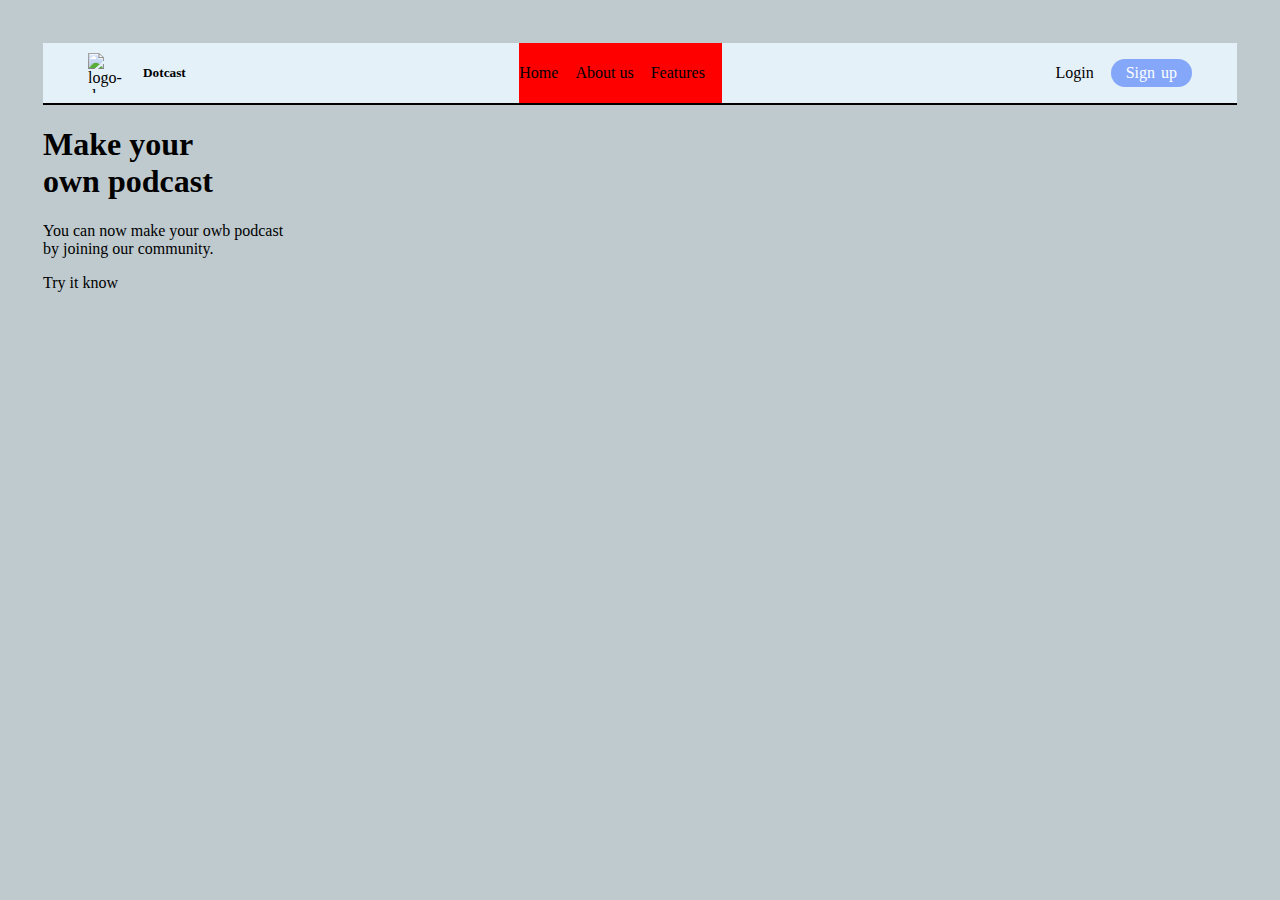
==== Maquette-1/accueil.html @ 592c73eb "Let's start" ====
<!DOCTYPE html>
<html lang="en">
<head>
    <meta charset="UTF-8">
    <meta http-equiv="X-UA-Compatible" content="IE=edge">
    <meta name="viewport" content="width=device-width, initial-scale=1.0">
    <link rel="stylesheet" href="style.css">
    <title>Podcast</title>
</head>
<body>

    <!-- Premier bloc -->
    <div class="header"> 

        <div class="container">

            <div class="header-left">

                <div class="logo">
                    <img src="/Users/mohamedgakou/Documents/Uhuru test/Maquette-1/img/logo.png" alt="logo-de-micro">
                </div>
                <h5 class="dotcast">Dotcast</h5>
            </div>
            <div class="header-center">
                <div class="home">
                    <a href="">Home</a>
                </div>
                <div class="about-us">
                    <a href="">About us</a>
                </div>
            <div class="features">
                    <a href="">Features</a>
                </div>
            </div>
            <div class="header-right">
                <div class="login">
                    <a href="">Login</a>
                </div>
                <div class="sign-up">
                    <a class="sign-up-text" href="">Sign up</a>
                </div>

            </div>

        </div>

    </div>
    <!-- Deuxième bloc -->
    <div class="banner">

        <div class="container-2">

            <div class="banner-2-left">
                <h1 class="big-title">Make your <br> own podcast</h1>
                <p>You can now make your owb podcast <br> by joining our community.</p>
                <div class="try-it-now">
                    <a class="try-it-now-text" href="">Try it know</a>
                </div>
            </div>
                
            <div class="banner-2-right">

            </div>
        </div>
       
       

















    </div>

    
    
        
        
   
</body>
</html>
---- Maquette-1/style.css ----
body{
    background-color: #BFCACE;
    padding: 35px;
}
.container{
    background-color: #E4F1F9;
    padding-left: 45px;
    padding-right: 45px;
    display: flex;
    width: 100%;
    justify-content: space-between;
}
.header {
    height: 60px;
    border-bottom: 2px solid black;
    display: flex;
}
.header-left{
    display: flex;
    align-items: center;
}
.logo{
    position: relative;
    width: 45px;
    height: 40px;
    overflow: hidden;
    margin-right: 10px;
}
.logo img{
    position: absolute;
    width: 100%;
    height: 100%;
    top: 0;
    left:0 ;
    object-fit: contain;
}
a{
    text-decoration: none;
    color: #000;
}
.header-center{
    background-color: red;
    display: flex;
    align-items: center;
}
.home{
    padding-right: 17px;
}
.about-us{
    padding-right: 17px;
}
.features{
    padding-right: 17px;
}
.header-right{
     display: flex;
     align-items: center;
}
.login{
    padding-right: 17px;
}
.sign-up{
    word-spacing: 2px;
    border-radius: 35px;
    text-align: center;
    background-color: #84A7FA;
    padding: 5px 15px;
}
.sign-up-text{
    color: white;
}
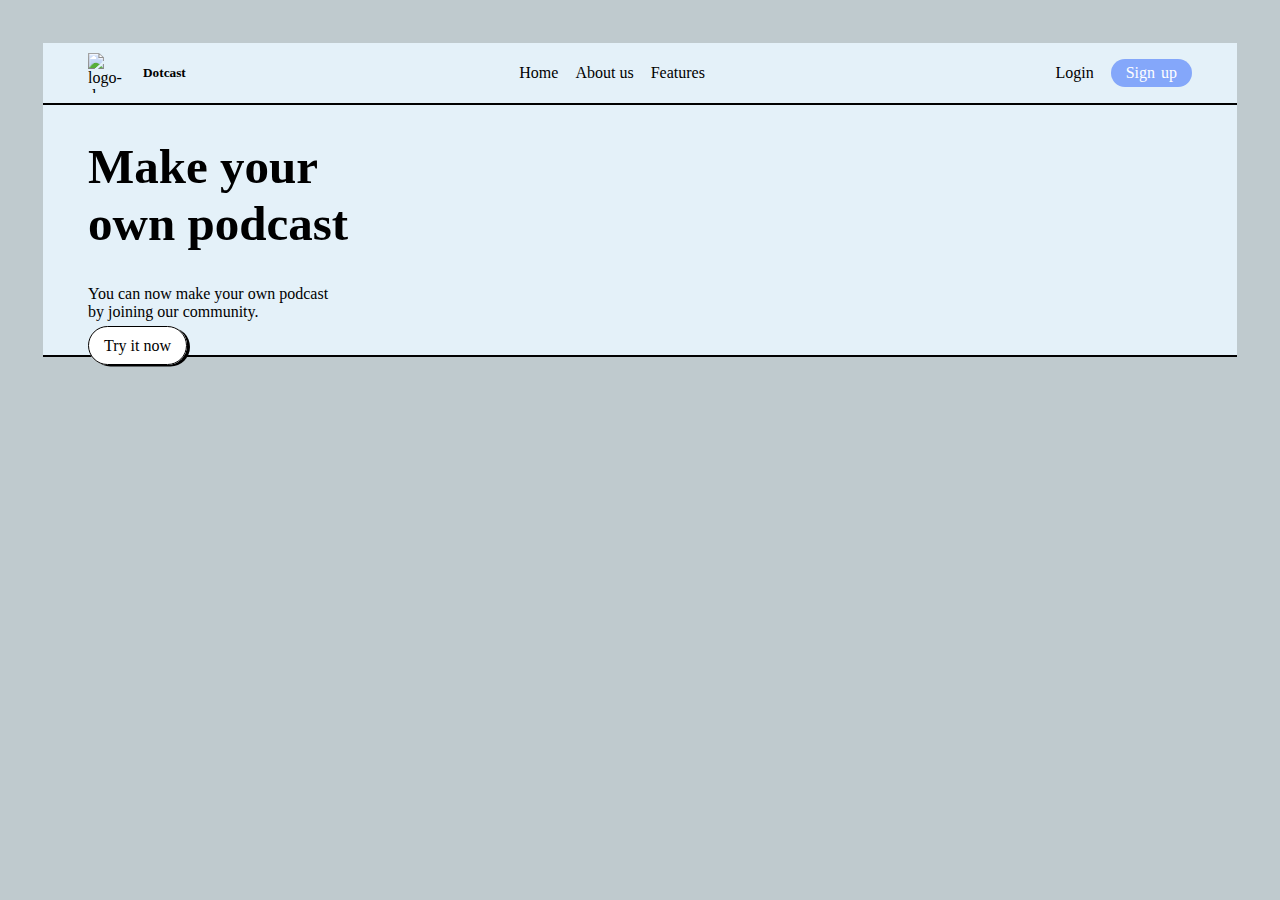
==== commit 5eed259c: "Correction à faire" ====
--- a/Maquette-1/accueil.html
+++ b/Maquette-1/accueil.html
@@ -15,7 +15,6 @@
         <div class="container">
 
             <div class="header-left">
-
                 <div class="logo">
                     <img src="/Users/mohamedgakou/Documents/Uhuru test/Maquette-1/img/logo.png" alt="logo-de-micro">
                 </div>
@@ -39,7 +38,6 @@
                 <div class="sign-up">
                     <a class="sign-up-text" href="">Sign up</a>
                 </div>
-
             </div>
 
         </div>
@@ -52,35 +50,18 @@
 
             <div class="banner-2-left">
                 <h1 class="big-title">Make your <br> own podcast</h1>
-                <p>You can now make your owb podcast <br> by joining our community.</p>
+                <p class="you-can">You can now make your own podcast <br> by joining our community.</p>
                 <div class="try-it-now">
-                    <a class="try-it-now-text" href="">Try it know</a>
+                    <a class="try-it-now-text" href="">Try it now</a>
                 </div>
+                
             </div>
                 
             <div class="banner-2-right">
-
+                <!-- <img class="imge-test" src="/Users/mohamedgakou/Desktop/test.png" alt=""> -->
             </div>
         </div>
        
-       
-
-
-
-
-
-
-
-
-
-
-
-
-
-
-
-
-
     </div>
 
     
--- a/Maquette-1/style.css
+++ b/Maquette-1/style.css
@@ -39,7 +39,6 @@
     color: #000;
 }
 .header-center{
-    background-color: red;
     display: flex;
     align-items: center;
 }
@@ -68,4 +67,33 @@
 }
 .sign-up-text{
     color: white;
+}
+.banner {
+    border-bottom: 2px solid black;
+    display: flex;
+}
+.container-2{
+    background-color: #E4F1F9;
+    padding-left: 45px;
+    padding-right: 45px;
+    display: flex;
+    width: 100%;
+    justify-content: space-between;
+    
+}
+.big-title{
+    font-size: 49px;
+}
+.try-it-now-text{
+    border: #000 solid 1px;
+    border-radius: 50px;
+    text-align: center;
+    background-color: #ffffff;
+    padding: 10px 15px;
+    box-shadow: 3px 1.4px;
+}
+
+.imge-test{
+    height: 200px;
+    width: 200px;
 }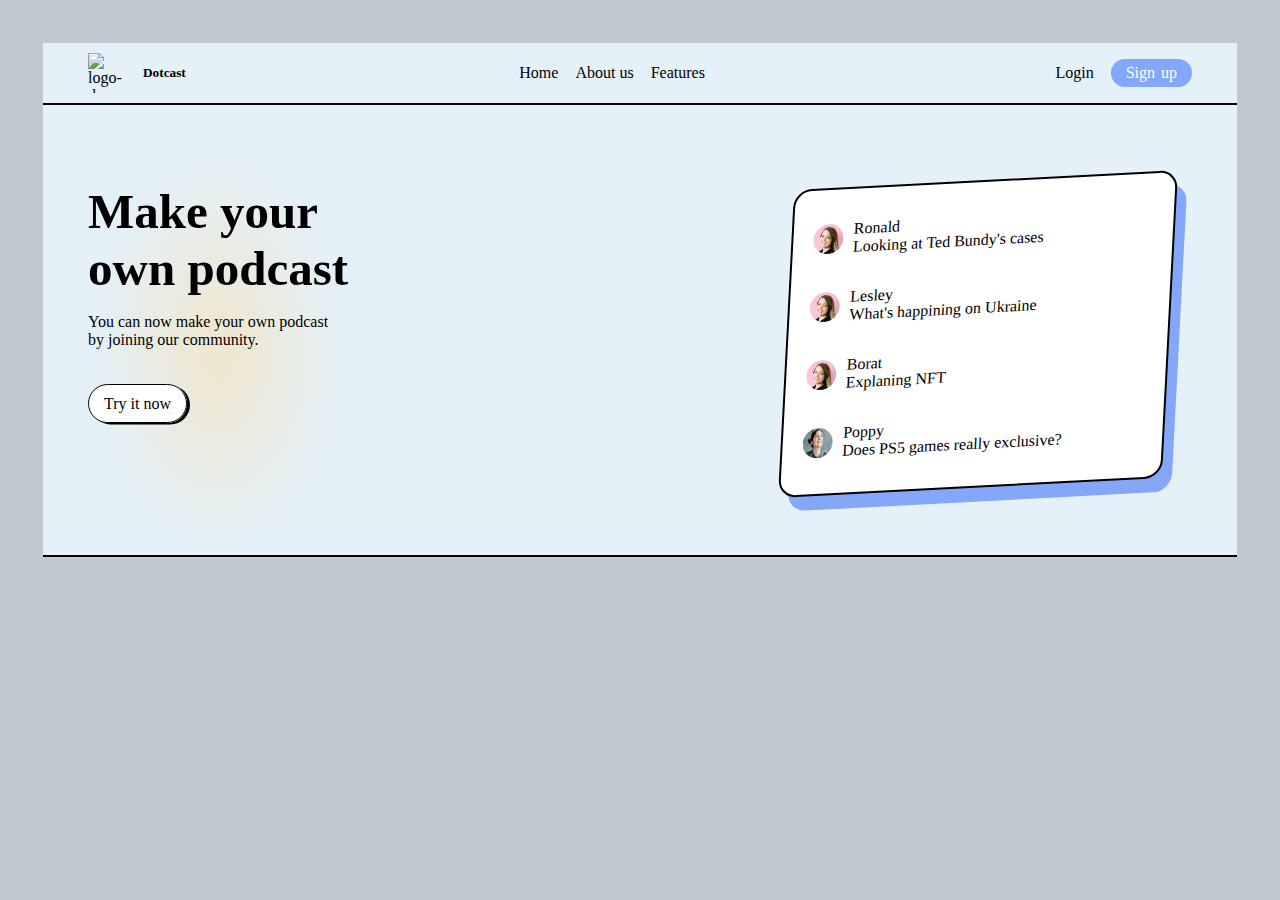
==== commit 02ab2f19: "banner" ====
--- a/Maquette-1/accueil.html
+++ b/Maquette-1/accueil.html
@@ -10,16 +10,21 @@
 <body>
 
     <!-- Premier bloc -->
+    <!-- Début header -->
     <div class="header"> 
-
+        <!-- Début container -->
         <div class="container">
-
+            <!-- Le header est divisé en 3 : header-left, header-center et header-right -->
+            <!-- Debut header-left -->
             <div class="header-left">
                 <div class="logo">
                     <img src="/Users/mohamedgakou/Documents/Uhuru test/Maquette-1/img/logo.png" alt="logo-de-micro">
                 </div>
                 <h5 class="dotcast">Dotcast</h5>
             </div>
+            <!-- Fin header-left -->
+
+            <!-- Debut header-center -->
             <div class="header-center">
                 <div class="home">
                     <a href="">Home</a>
@@ -31,6 +36,9 @@
                     <a href="">Features</a>
                 </div>
             </div>
+            <!-- Fin header-center -->
+
+            <!-- Debut header-right -->
             <div class="header-right">
                 <div class="login">
                     <a href="">Login</a>
@@ -39,16 +47,19 @@
                     <a class="sign-up-text" href="">Sign up</a>
                 </div>
             </div>
+            <!-- Fin header-right -->
+        </div>
+        <!-- Fin  container-->
+    </div>
+    <!-- Fin header -->
 
-        </div>
-
-    </div>
     <!-- Deuxième bloc -->
     <div class="banner">
 
         <div class="container-2">
 
             <div class="banner-2-left">
+                <!-- <img class="icone-stars" src="../Maquette-1/img/icone.png" alt=""> -->
                 <h1 class="big-title">Make your <br> own podcast</h1>
                 <p class="you-can">You can now make your own podcast <br> by joining our community.</p>
                 <div class="try-it-now">
@@ -58,8 +69,38 @@
             </div>
                 
             <div class="banner-2-right">
-                <!-- <img class="imge-test" src="/Users/mohamedgakou/Desktop/test.png" alt=""> -->
+
+                <div class="box">
+
+                    <div class="inside-box">
+
+                        <div class="mini-img">
+                            <img class="img" src="../Maquette-1/img/img-1.png" alt="">
+                            <p>Ronald <br> Looking at Ted Bundy's cases</p>
+                        </div>
+                        
+                        <div class="mini-img">
+                            <img class="img" src="../Maquette-1/img/img-1.png" alt="">
+                            <p>Lesley <br> What's happining on Ukraine</p>
+                        </div>
+                        
+                        <div class="mini-img">
+                            <img class="img" src="../Maquette-1/img/img-1.png" alt="">
+                            <p>Borat <br> Explaning NFT</p>
+                        </div>
+                        
+                        <div class="mini-img">
+                            <img class="img" src="../Maquette-1/img/img-4.png" alt="">
+                            <p>Poppy <br> Does PS5 games really exclusive?</p>
+                        </div>
+                        
+
+                    </div>
+
+                </div>
+
             </div>
+
         </div>
        
     </div>
--- a/Maquette-1/style.css
+++ b/Maquette-1/style.css
@@ -68,7 +68,15 @@
 .sign-up-text{
     color: white;
 }
+
+
+
+
+
+/* Deuxème bloc : Banner */
+
 .banner {
+    height: 450px;
     border-bottom: 2px solid black;
     display: flex;
 }
@@ -76,24 +84,73 @@
     background-color: #E4F1F9;
     padding-left: 45px;
     padding-right: 45px;
+    /* J'ajoute du pad-top sur l'ensemble du container-2 */
+    padding-top: 45px;
     display: flex;
     width: 100%;
-    justify-content: space-between;
-    
+    justify-content:space-between;
+}
+.banner-2-left{
+   background-image: radial-gradient(farthest-side, #F0E6CD,#E4F1F9)
 }
 .big-title{
+    margin-bottom: 0px;
     font-size: 49px;
 }
+/* .icone-stars{
+    height: 40px;
+    width: 40px;
+    padding-left: 250px;
+    padding-top: 0px;
+} */
+/* J'applique un padding-top au div contenant le lien
+pour mettre un peu de distance avec le <p> au dessus */
+.try-it-now{
+    padding-top: 30px;
+}
+/* J'applique du style : bordure, alignement du text, fond et 
+une ombre */
 .try-it-now-text{
     border: #000 solid 1px;
-    border-radius: 50px;
+    border-radius: 30px;
     text-align: center;
     background-color: #ffffff;
     padding: 10px 15px;
     box-shadow: 3px 1.4px;
 }
-
-.imge-test{
-    height: 200px;
-    width: 200px;
+.banner-2-right{
+    /* J'ajoute exeptionnelement du padding-top au div de gauche
+    pour qui-il ait à peu près le meme niveau qeu le big title */
+    padding-top: 30px;
+    padding-right: 22px;
+}
+/* Je dessin la box */
+.box{
+    height: 304px;
+    width: 380px;
+    box-shadow: 10px 14px #84A7FA ;
+    background: #FFFFFF;
+    border: 2px solid #000000;
+    border-radius: 18px;
+    transform: skew(-3deg, -3deg);
+}
+/* Je donne un espace padding entre les élements à l'interieur de la box
+et les contours de la box */
+.inside-box{
+    padding:15px 0px 0px 20px;
+}
+/* J'alligne les images et les paragraphes, puis je les centre */
+.inside-box > .mini-img{
+    display: flex;
+    align-items: center;
+}
+/* Je reduit la taille des images */
+.img{
+    position: relative;
+    height: 30px;
+    width: 30px;
+    overflow: hidden;
+    margin-right: 10px;
+    /* J'ajoute un contour rond aux images */
+    clip-path:ellipse(50% 50%)
 }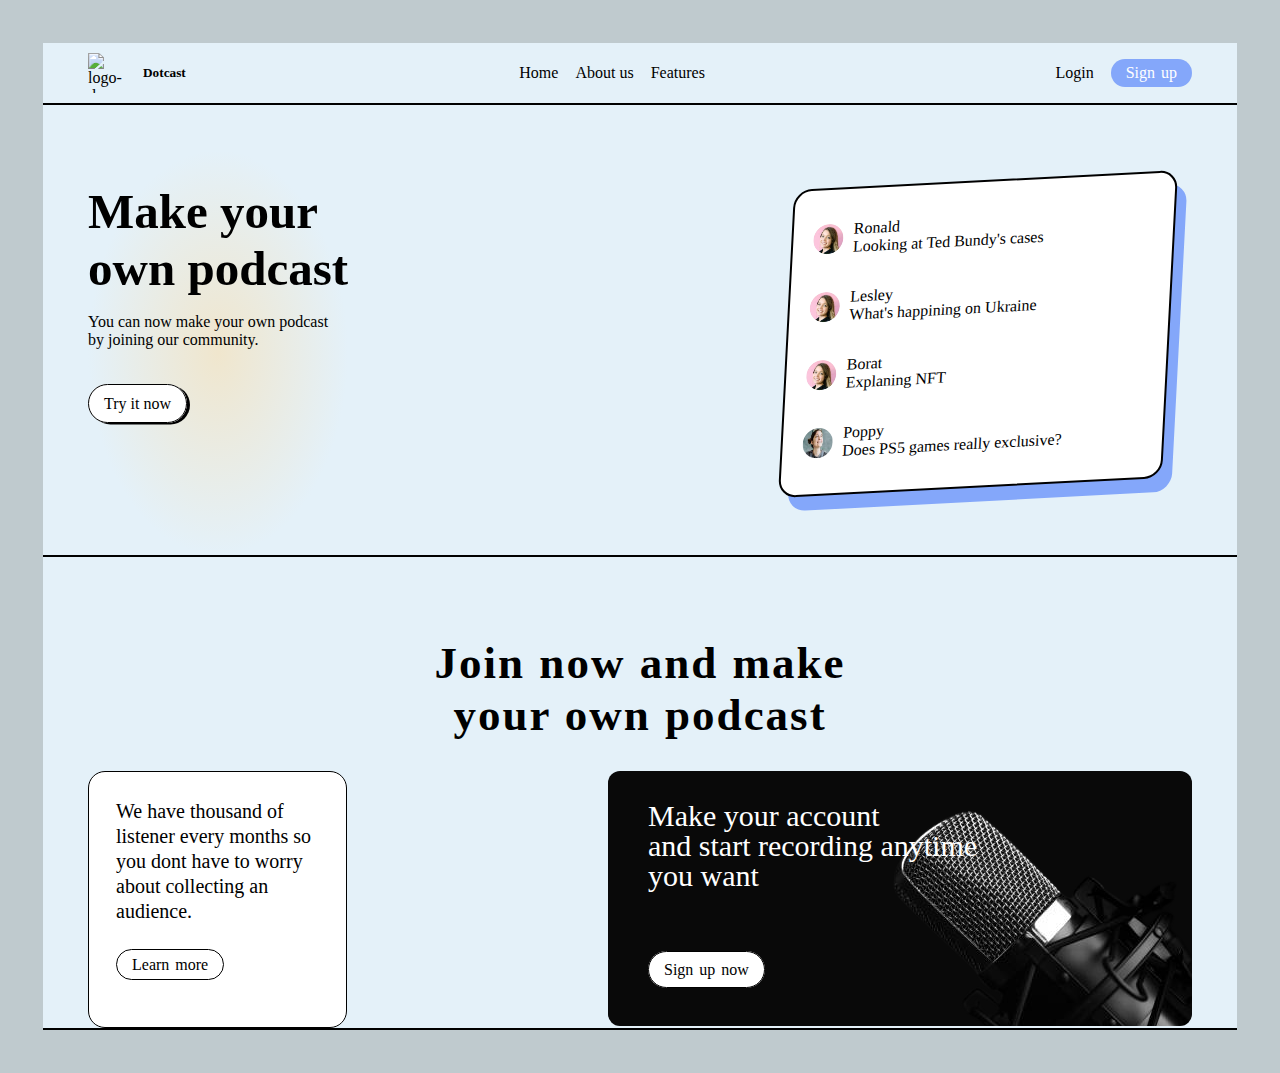
==== commit 0aec57c6: "Evolution" ====
--- a/Maquette-1/accueil.html
+++ b/Maquette-1/accueil.html
@@ -4,6 +4,7 @@
     <meta charset="UTF-8">
     <meta http-equiv="X-UA-Compatible" content="IE=edge">
     <meta name="viewport" content="width=device-width, initial-scale=1.0">
+    
     <link rel="stylesheet" href="style.css">
     <title>Podcast</title>
 </head>
@@ -100,9 +101,35 @@
                 </div>
 
             </div>
-
         </div>
        
+    </div>
+    <div class="bod">
+
+        <div class="container-3">
+
+            <div>
+                <h1 class="join-now-text">Join now and make <br> your own podcast</h1>
+            </div>
+
+            <div class="box-container">
+
+                <div class="box-left-white">
+                    <p class="text-in-box-left-white">We have thousand of listener every months so you dont have to worry about collecting an audience.</p>
+                    <div class="learn-more">
+                        <a class="learn-more-text" href="">Learn more</a>
+                    </div>
+                </div>
+                <div class="box-right-black">
+                        <p class="text-in-box-right-black">Make your account <br> and start recording anytime <br> you want</p>
+                        <div class="sign-up-now">
+                            <a class="sign-up-now-text" href="">Sign up now</a>
+                        </div>
+                   
+                </div>
+
+            </div>
+        </div>
     </div>
 
     
--- a/Maquette-1/style.css
+++ b/Maquette-1/style.css
@@ -1,6 +1,12 @@
 body{
     background-color: #BFCACE;
     padding: 35px;
+}
+
+.header {
+    height: 60px;
+    border-bottom: 2px solid black;
+    display: flex;
 }
 .container{
     background-color: #E4F1F9;
@@ -9,11 +15,6 @@
     display: flex;
     width: 100%;
     justify-content: space-between;
-}
-.header {
-    height: 60px;
-    border-bottom: 2px solid black;
-    display: flex;
 }
 .header-left{
     display: flex;
@@ -153,4 +154,91 @@
     margin-right: 10px;
     /* J'ajoute un contour rond aux images */
     clip-path:ellipse(50% 50%)
+}
+
+/* Fin du banner */
+
+
+/* Début de bod */
+.bod{
+    border-bottom: 2px solid black;
+    display: flex;
+}
+.container-3{
+    background-color: #E4F1F9;
+    padding-left: 45px;
+    padding-right: 45px;
+    width: 100%;
+}
+.join-now-text{
+    letter-spacing: 2px;
+    word-spacing: 1px;
+    text-align: center;
+    font-size: 45px;
+    padding-top: 50px;
+}
+/* La box-contziner contient les deux box blanches et noires */
+.box-container{
+    display: flex;
+    justify-content: space-between;
+}
+/* Box blance à gauche */
+.box-left-white{
+    width: 257px;
+    height: 255px;
+    background: #FFFFFF;
+    border: 1.6px solid #000000;
+    border-radius: 17px;
+}
+.text-in-box-left-white{
+    margin: 27px;
+    font-family: 'Inder';
+    font-style: normal;
+    font-weight: 400;
+    font-size: 20px;
+    line-height: 25px;
+    color: #000000;
+}
+/* Lien de bouton dans la box gauche */
+.learn-more{
+    margin: 32px 119px 33px 27px;
+}
+.learn-more-text{
+    color: #000000;
+    word-spacing: 2px;
+    border-radius: 35px;
+    text-align: center;
+    padding: 6px 15px;
+    border: #000 1px solid;
+}
+/* Box noir à droite */
+.box-right-black{
+    width: 544px;
+    height: 255px;
+    background: #090909;
+    border-radius: 12px;
+    background-image: url(../Maquette-1/img/micro.png);
+    padding-left: 40px;
+}
+.text-in-box-right-black{
+    font-family: 'Inder';
+    font-style: normal;
+    font-weight: 400;
+    font-size: 24px;
+    line-height: 30px;
+    color: #FFFFFF;
+    font-size: 30px;
+}
+/* Lien de bouton dans la box droite */
+.sign-up-now{
+    padding-top: 40px;
+}
+.sign-up-now-text{
+    color: #000000;
+    word-spacing: 2px;
+    border-radius: 35px;
+    text-align: center;
+    padding: 9px 15px;
+    border: #000 1px solid;
+    background-color: #FFFFFF;
 }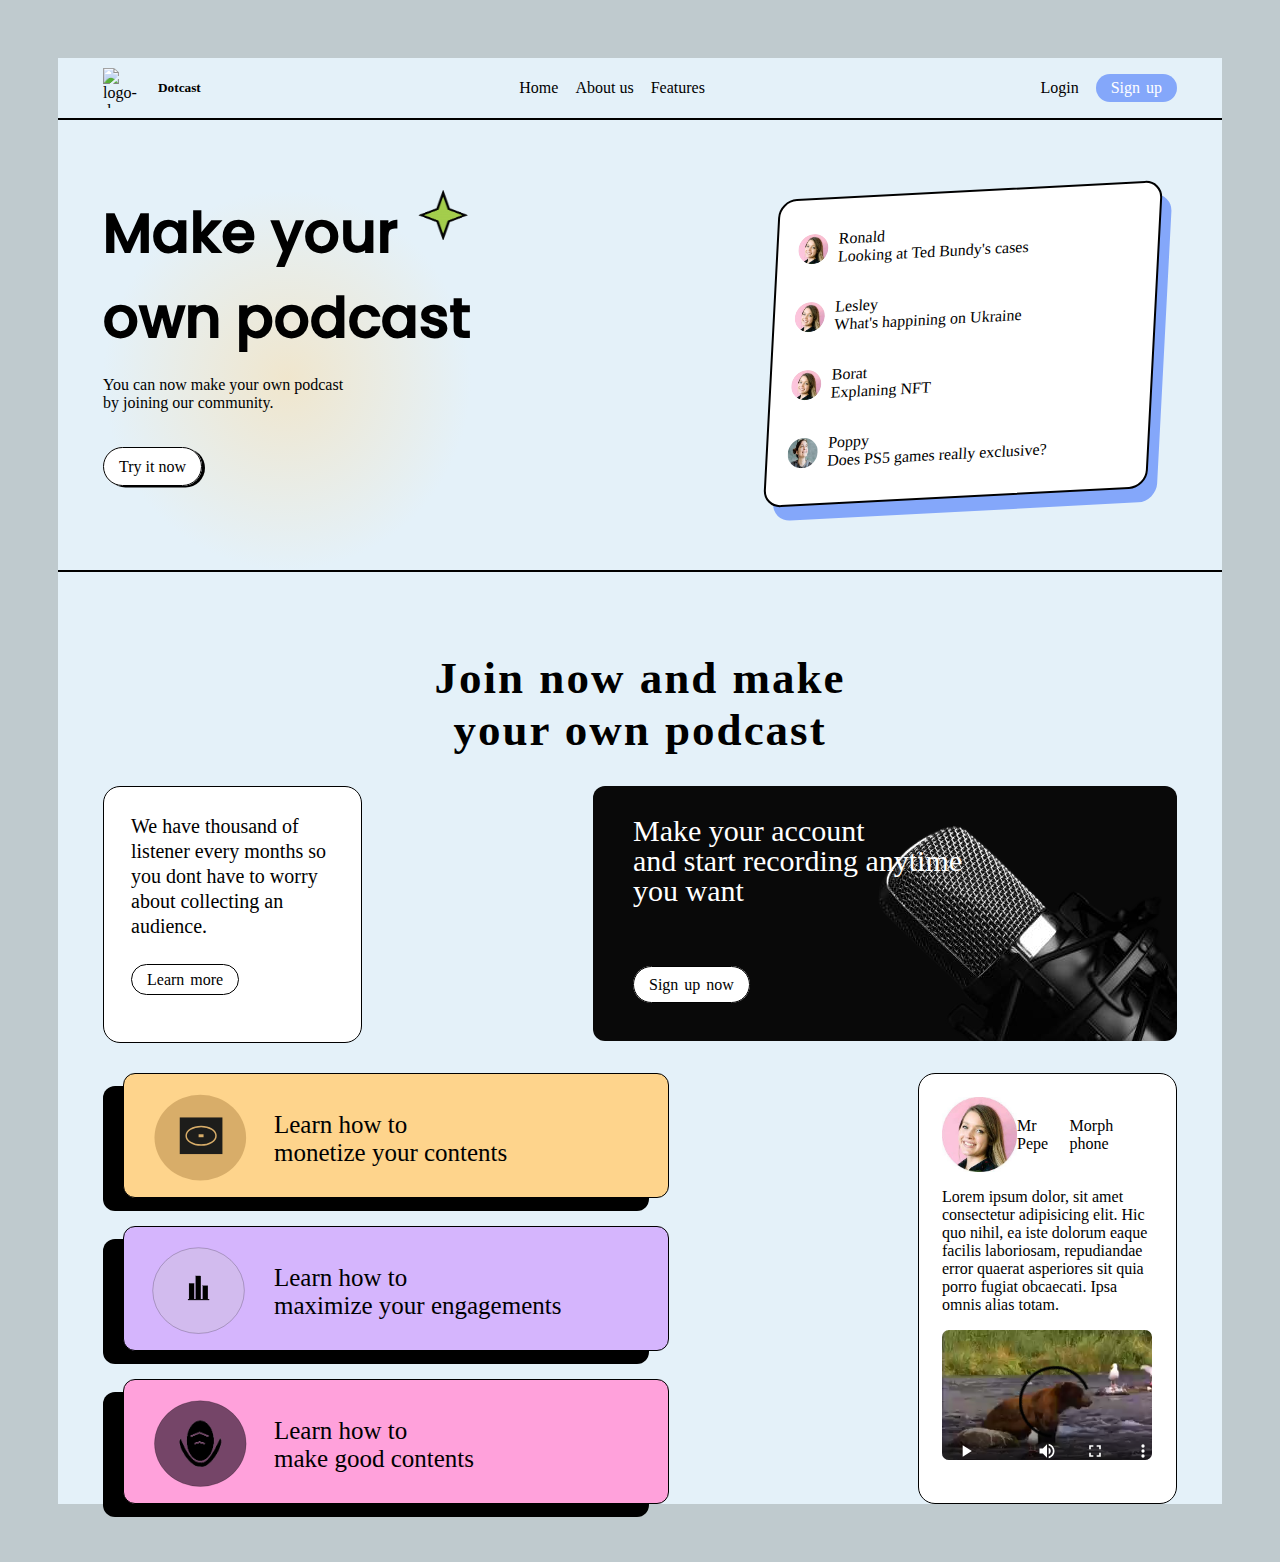
==== commit 879f170e: "Avançons" ====
--- a/Maquette-1/accueil.html
+++ b/Maquette-1/accueil.html
@@ -4,7 +4,7 @@
     <meta charset="UTF-8">
     <meta http-equiv="X-UA-Compatible" content="IE=edge">
     <meta name="viewport" content="width=device-width, initial-scale=1.0">
-    
+
     <link rel="stylesheet" href="style.css">
     <title>Podcast</title>
 </head>
@@ -19,7 +19,7 @@
             <!-- Debut header-left -->
             <div class="header-left">
                 <div class="logo">
-                    <img src="/Users/mohamedgakou/Documents/Uhuru test/Maquette-1/img/logo.png" alt="logo-de-micro">
+                    <img class="imge" src="/Users/mohamedgakou/Documents/Uhuru test/Maquette-1/img/logo-1.png" alt="logo-de-micro">
                 </div>
                 <h5 class="dotcast">Dotcast</h5>
             </div>
@@ -60,8 +60,14 @@
         <div class="container-2">
 
             <div class="banner-2-left">
-                <!-- <img class="icone-stars" src="../Maquette-1/img/icone.png" alt=""> -->
-                <h1 class="big-title">Make your <br> own podcast</h1>
+               
+              <div class="big-title-container">
+
+                <h1 class="big-title">Make your</h1>
+                <img src="../Maquette-1/img/icone.png" class="icone">
+                
+              </div>
+              <h1 class="big-title"> own podcast</h1>
                 <p class="you-can">You can now make your own podcast <br> by joining our community.</p>
                 <div class="try-it-now">
                     <a class="try-it-now-text" href="">Try it now</a>
@@ -104,34 +110,83 @@
         </div>
        
     </div>
-    <div class="bod">
+    <main class="bod">
+    
+            <div class="container-3">
 
-        <div class="container-3">
+                <div>
+                    <h1 class="join-now-text">Join now and make <br> your own podcast</h1>
+                </div>
 
-            <div>
-                <h1 class="join-now-text">Join now and make <br> your own podcast</h1>
-            </div>
+                <div class="box-container">
 
-            <div class="box-container">
-
-                <div class="box-left-white">
-                    <p class="text-in-box-left-white">We have thousand of listener every months so you dont have to worry about collecting an audience.</p>
-                    <div class="learn-more">
-                        <a class="learn-more-text" href="">Learn more</a>
+                    <div class="box-left-white">
+                        <p class="text-in-box-left-white">We have thousand of listener every months so you dont have to worry about collecting an audience.</p>
+                        <div class="learn-more">
+                            <a class="learn-more-text" href="">Learn more</a>
+                        </div>
+                    </div>
+                    <div class="box-right-black">
+                            <p class="text-in-box-right-black">Make your account <br> and start recording anytime <br> you want</p>
+                            <div class="sign-up-now">
+                                <a class="sign-up-now-text" href="">Sign up now</a>
+                            </div>
                     </div>
                 </div>
-                <div class="box-right-black">
-                        <p class="text-in-box-right-black">Make your account <br> and start recording anytime <br> you want</p>
-                        <div class="sign-up-now">
-                            <a class="sign-up-now-text" href="">Sign up now</a>
-                        </div>
-                   
+                <div class="box-container-2">
+                    <div class="boxes-left">
+                       <div class="first-left-box">
+                            <div class="div-box-contains">
+                                <img class="box-img" src="../Maquette-1/img/icone-2.svg" alt="">
+                                <p>Learn how to <br> monetize your contents</p>
+                            </div>
+                       </div>
+                       <div class="second-left-box">
+                            <div class="div-box-contains">
+                                <img class="box-img" src="../Maquette-1/img/icone-3.svg" alt="">
+                                <p>Learn how to <br> maximize your engagements</p>
+                            </div>
+                       </div>
+                       <div class="third-left-box">
+                            <div class="div-box-contains">
+                                <img class="box-img" src="../Maquette-1/img/icone-4.svg" alt="">
+                                <p>Learn how to <br> make good contents</p>
+                            </div>
+                       </div>
+                    </div>
+                    <div class="box-right-white-2">
+                            <div class="div-box-contains-right">
+                                <div class="top">
+                                    <img class="image-box-white-right" src="../Maquette-1/img/img-1.png" alt="">
+                                    <p>Mr Pepe</p>
+                                    <div> Morph phone</div>
+                                </div>
+                                <div class="center">
+                                    <div class="text-center">
+                                        <p>Lorem ipsum dolor, sit amet consectetur adipisicing elit. 
+                                            Hic quo nihil, ea iste dolorum eaque facilis laboriosam, 
+                                            repudiandae error quaerat asperiores sit quia porro fugiat 
+                                            obcaecati. Ipsa omnis alias totam.</p>
+                                    </div>
+                                </div>
+                                <div class="bottom">
+                                    <div class="video">
+                                        <video controls width="225">
+                                            <source src="../Maquette-1/video/movie.mp4"
+                                                    type="video/mp4">
+                                           Desolé, votre navigateur ne prend pas en charge ce format de vidéo.
+                                        </video>
+                                    </div>
+                                </div>
+                            </div>
+                    </div>
                 </div>
+            </div>
+            
 
-            </div>
-        </div>
-    </div>
 
+  
+    </main>
     
     
         
--- a/Maquette-1/style.css
+++ b/Maquette-1/style.css
@@ -1,8 +1,12 @@
+@font-face {
+    font-family: "Poppins";
+    src: url(../Maquette-1/Font/Poppins/Poppins-Medium.ttf);
+}
 body{
     background-color: #BFCACE;
-    padding: 35px;
-}
-
+    padding: 50px;
+    
+}
 .header {
     height: 60px;
     border-bottom: 2px solid black;
@@ -27,7 +31,7 @@
     overflow: hidden;
     margin-right: 10px;
 }
-.logo img{
+.logo .imge{
     position: absolute;
     width: 100%;
     height: 100%;
@@ -86,7 +90,7 @@
     padding-left: 45px;
     padding-right: 45px;
     /* J'ajoute du pad-top sur l'ensemble du container-2 */
-    padding-top: 45px;
+    padding-top: 70px;
     display: flex;
     width: 100%;
     justify-content:space-between;
@@ -94,18 +98,24 @@
 .banner-2-left{
    background-image: radial-gradient(farthest-side, #F0E6CD,#E4F1F9)
 }
-.big-title{
+h1.big-title{
     margin-bottom: 0px;
-    font-size: 49px;
-}
-/* .icone-stars{
-    height: 40px;
-    width: 40px;
-    padding-left: 250px;
-    padding-top: 0px;
-} */
-/* J'applique un padding-top au div contenant le lien
-pour mettre un peu de distance avec le <p> au dessus */
+    font-size: 3.5rem;
+    margin: 0;
+    font-family: 'Poppins', sans-serif;
+}
+
+/* Pourque l'etoile et le "Make your" soient
+sur la meme ligne */
+.big-title-container {
+    display: flex;
+}
+/* Je reduis l'image */
+.icone{
+    width: 50px;
+    height: 50px;
+    padding-left: 20px
+}
 .try-it-now{
     padding-top: 30px;
 }
@@ -122,7 +132,7 @@
 .banner-2-right{
     /* J'ajoute exeptionnelement du padding-top au div de gauche
     pour qui-il ait à peu près le meme niveau qeu le big title */
-    padding-top: 30px;
+  
     padding-right: 22px;
 }
 /* Je dessin la box */
@@ -161,7 +171,6 @@
 
 /* Début de bod */
 .bod{
-    border-bottom: 2px solid black;
     display: flex;
 }
 .container-3{
@@ -177,7 +186,7 @@
     font-size: 45px;
     padding-top: 50px;
 }
-/* La box-contziner contient les deux box blanches et noires */
+/* La box-container contient les deux box blanches et noires */
 .box-container{
     display: flex;
     justify-content: space-between;
@@ -241,4 +250,85 @@
     padding: 9px 15px;
     border: #000 1px solid;
     background-color: #FFFFFF;
-}+}
+
+
+/* Les 3 boites à gauche et la boite blanches
+à droite sont toutes dans cette grande classe */
+.box-container-2{
+    display: flex;
+    justify-content: space-between;
+    margin-top: 30px;
+}
+
+/* Debut des 3 boites à gauche */
+.boxes-left{
+    padding-left:20px ;
+}
+.first-left-box{
+    width: 544px;
+    height: 123px;
+    background: #FED48C;
+    border-radius: 12px;
+    border: 1px solid black;
+    box-shadow: -20px 13px #000;
+    margin-bottom: 28px;
+}
+.second-left-box{
+    width: 544px;
+    height: 123px;
+    background: #D5B5FD;
+    border-radius: 12px;
+    border: 1px solid black;
+    box-shadow: -20px 13px #000;
+    margin-bottom: 28px;
+}
+.third-left-box{
+    width: 544px;
+    height: 123px;
+    background: #FFA1DB;
+    border-radius: 12px;
+    border: 1px solid black;
+    box-shadow: -20px 13px #000;
+
+}
+.div-box-contains{
+    display: flex;
+    align-items: center;
+}
+.box-img{
+    height: 130px;
+    width: 150px;
+
+}
+.div-box-contains > p{
+    font-size: 25px;
+}
+/* Deuxième boite blanche : cette fois-ci à droite */
+.box-right-white-2{
+    max-width: 257px;
+    background: #FFFFFF;
+    border: 1.6px solid #000000;
+    border-radius: 17px;
+}
+.div-box-contains-right{
+    display: flex;
+    flex-direction: column;
+    margin: 23px;
+}
+.top{
+    display: flex;
+    align-items: center;
+    /* margin-top: 15px ;
+    margin-left: 15px; */
+}
+.image-box-white-right{
+    height: 75px;
+    width: 75px;
+}
+.video{
+    height:130px;
+    width: 210px;
+    border-radius: 7px; 
+    overflow: hidden; 
+}
